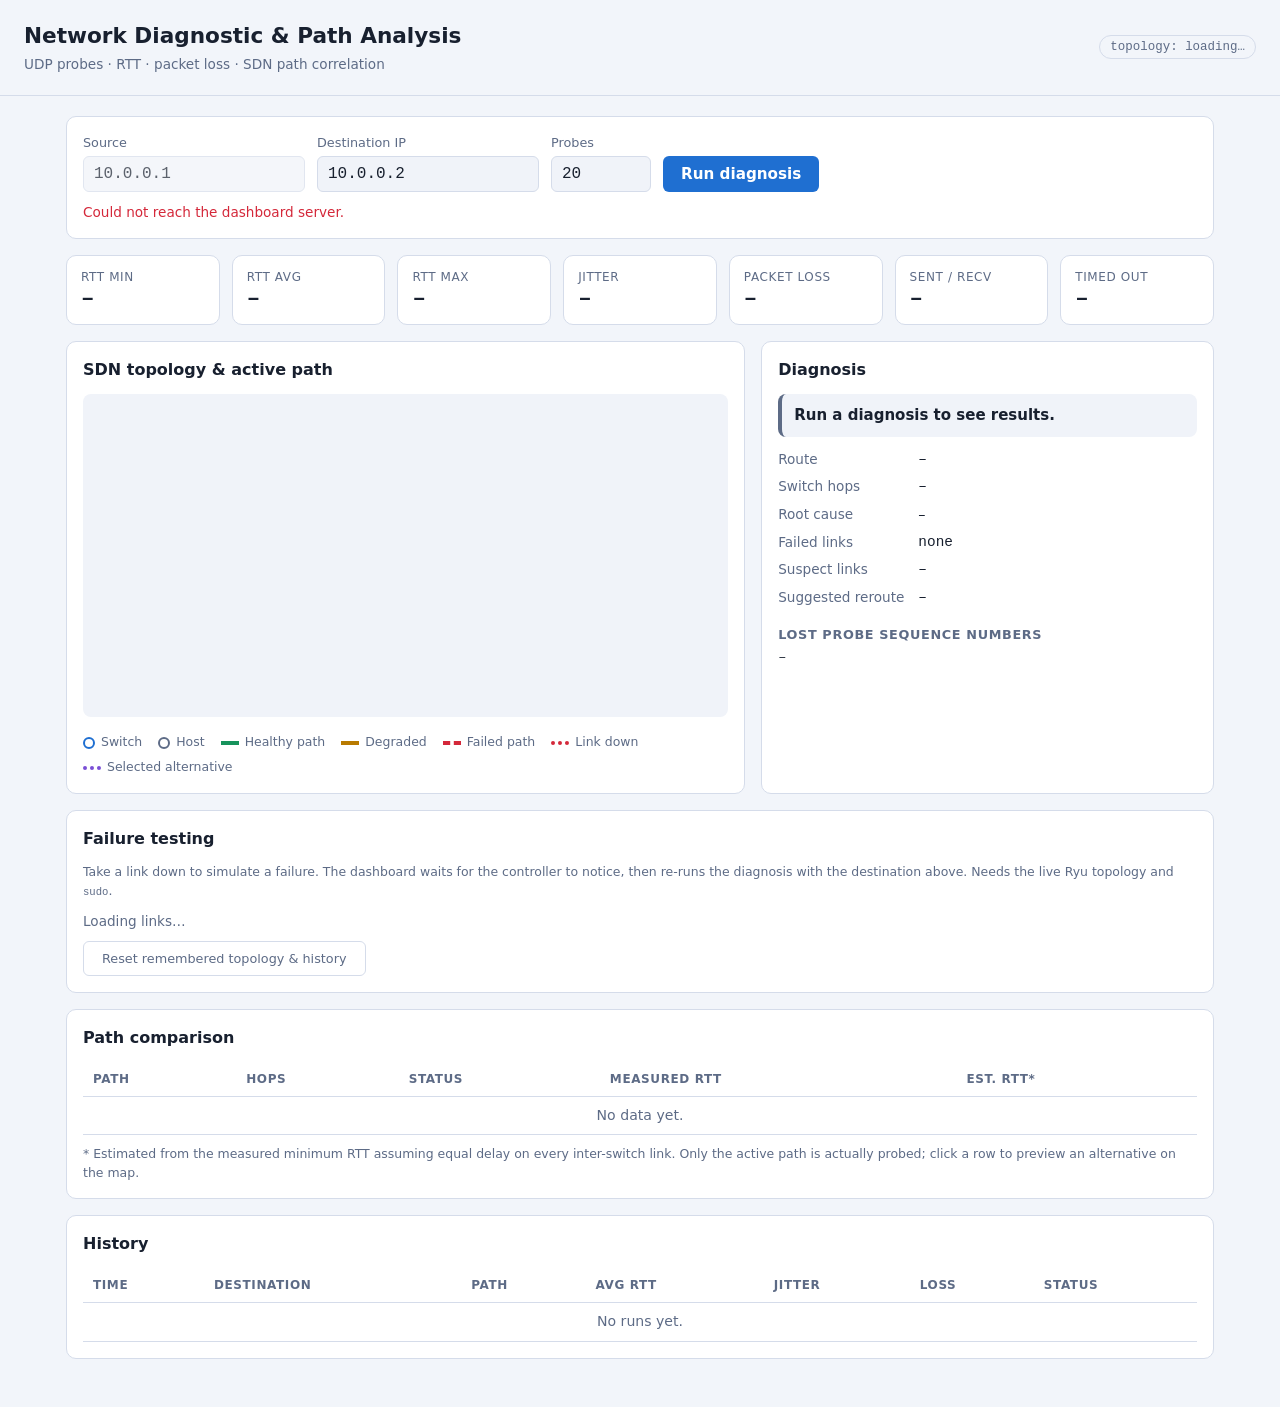
==== static/index.html @ dffd7c4f "Add network diagnostic dashboard" ====
<!doctype html>
<html lang="en">
<head>
<meta charset="utf-8">
<meta name="viewport" content="width=device-width, initial-scale=1">
<title>UDP Network Diagnostic Tool</title>
<link rel="stylesheet" href="style.css">
</head>
<body>
<header class="top">
  <div>
    <h1>Network Diagnostic &amp; Path Analysis</h1>
    <p class="sub">UDP probes &middot; RTT &middot; packet loss &middot; SDN path correlation</p>
  </div>
  <span id="topoBadge" class="badge">topology: loading…</span>
</header>

<main>
  <section class="card controls">
    <form id="probeForm">
      <label>Source
        <input id="srcIp" type="text" value="10.0.0.1" readonly>
      </label>
      <label>Destination IP
        <input id="dstIp" type="text" value="10.0.0.2" required
               pattern="^\d{1,3}(\.\d{1,3}){3}$" list="hostList">
        <datalist id="hostList"></datalist>
      </label>
      <label>Probes
        <input id="count" type="number" min="1" max="200" value="20">
      </label>
      <button id="runBtn" type="submit">Run diagnosis</button>
    </form>
    <p id="msg" class="msg" role="status"></p>
  </section>

  <section id="banner" class="banner hidden"></section>

  <section class="stats">
    <div class="stat"><span class="k">RTT min</span><span class="v" id="sMin">–</span></div>
    <div class="stat"><span class="k">RTT avg</span><span class="v" id="sAvg">–</span></div>
    <div class="stat"><span class="k">RTT max</span><span class="v" id="sMax">–</span></div>
    <div class="stat"><span class="k">Jitter</span><span class="v" id="sJit">–</span></div>
    <div class="stat"><span class="k">Packet loss</span><span class="v" id="sLoss">–</span></div>
    <div class="stat"><span class="k">Sent / Recv</span><span class="v" id="sCnt">–</span></div>
    <div class="stat"><span class="k">Timed out</span><span class="v" id="sTmo">–</span></div>
  </section>

  <div class="grid">
    <section class="card">
      <h2>SDN topology &amp; active path</h2>
      <svg id="topo" viewBox="0 0 800 400" role="img" aria-label="Network topology"></svg>
      <ul class="legend">
        <li><i class="sw"></i>Switch</li>
        <li><i class="ho"></i>Host</li>
        <li><i class="ln ok"></i>Healthy path</li>
        <li><i class="ln warn"></i>Degraded</li>
        <li><i class="ln bad"></i>Failed path</li>
        <li><i class="ln down"></i>Link down</li>
        <li><i class="ln alt"></i>Selected alternative</li>
      </ul>
    </section>

    <section class="card">
      <h2>Diagnosis</h2>
      <p id="diag" class="diag idle">Run a diagnosis to see results.</p>
      <dl class="kv">
        <dt>Route</dt><dd id="route">–</dd>
        <dt>Switch hops</dt><dd id="hops">–</dd>
        <dt>Root cause</dt><dd id="cause" class="wrap">–</dd>
        <dt>Failed links</dt><dd id="downLinks">none</dd>
        <dt>Suspect links</dt><dd id="suspects">–</dd>
        <dt>Suggested reroute</dt><dd id="recommend">–</dd>
      </dl>
      <h3>Lost probe sequence numbers</h3>
      <p id="lostSeq" class="mono">–</p>
    </section>
  </div>

  <section class="card">
    <h2>Failure testing</h2>
    <p class="note" style="margin-top:0">Take a link down to simulate a failure. The dashboard waits for the
      controller to notice, then re-runs the diagnosis with the destination above. Needs the live Ryu
      topology and <code>sudo</code>.</p>
    <div id="linkCtl" class="linkctl"><span class="empty">Loading links…</span></div>
    <button id="resetBtn" type="button" class="ghost">Reset remembered topology &amp; history</button>
  </section>

  <section class="card">
    <h2>Path comparison</h2>
    <div class="scroll">
      <table id="pathTable">
        <thead><tr><th>Path</th><th>Hops</th><th>Status</th>
          <th>Measured RTT</th><th>Est. RTT*</th></tr></thead>
        <tbody><tr><td colspan="5" class="empty">No data yet.</td></tr></tbody>
      </table>
    </div>
    <p class="note">* Estimated from the measured minimum RTT assuming equal delay on every
      inter-switch link. Only the active path is actually probed; click a row to preview an
      alternative on the map.</p>
  </section>

  <section class="card">
    <h2>History</h2>
    <div class="scroll">
      <table id="histTable">
        <thead><tr><th>Time</th><th>Destination</th><th>Path</th><th>Avg RTT</th>
          <th>Jitter</th><th>Loss</th><th>Status</th></tr></thead>
        <tbody><tr><td colspan="7" class="empty">No runs yet.</td></tr></tbody>
      </table>
    </div>
  </section>
</main>
<script src="app.js"></script>
</body>
</html>
---- static/style.css ----
:root {
  --bg: #0e1420; --panel: #161e2e; --panel2: #1c2639; --line: #2a3650;
  --text: #e6ebf5; --muted: #8a97b3; --accent: #4da3ff;
  --ok: #3ecf8e; --warn: #f5b942; --bad: #ff5d6c; --alt: #b48cff;
  --mono: ui-monospace, "SF Mono", Menlo, Consolas, monospace;
}
@media (prefers-color-scheme: light) {
  :root { --bg: #f2f5fa; --panel: #fff; --panel2: #f0f3f9; --line: #d5dcea;
          --text: #18202f; --muted: #5d6b86; --accent: #1f6fd1;
          --ok: #17935c; --warn: #b87a00; --bad: #d4283a; --alt: #7a4fd6; }
}
* { box-sizing: border-box; }
body { margin: 0; background: var(--bg); color: var(--text);
  font: 15px/1.5 system-ui, -apple-system, "Segoe UI", Roboto, sans-serif; }
.top { display: flex; justify-content: space-between; align-items: center;
  gap: 12px; flex-wrap: wrap; padding: 20px 24px; border-bottom: 1px solid var(--line); }
h1 { margin: 0; font-size: 1.35rem; }
h2 { margin: 0 0 12px; font-size: 1rem; }
h3 { margin: 16px 0 4px; font-size: .8rem; color: var(--muted);
  text-transform: uppercase; letter-spacing: .05em; }
.sub { margin: 2px 0 0; color: var(--muted); font-size: .85rem; }
main { max-width: 1180px; margin: 0 auto; padding: 20px 16px 48px;
  display: flex; flex-direction: column; gap: 16px; }
.card { background: var(--panel); border: 1px solid var(--line);
  border-radius: 10px; padding: 16px; }
.badge { font: .78rem var(--mono); padding: 4px 10px; border-radius: 999px;
  border: 1px solid var(--line); color: var(--muted); }
.badge.live { color: var(--ok); border-color: var(--ok); }
.badge.demo { color: var(--warn); border-color: var(--warn); }

.controls form { display: flex; gap: 12px; flex-wrap: wrap; align-items: flex-end; }
label { display: flex; flex-direction: column; gap: 4px; font-size: .8rem; color: var(--muted); }
input { background: var(--panel2); border: 1px solid var(--line); color: var(--text);
  border-radius: 6px; padding: 8px 10px; font: 1rem var(--mono); min-width: 150px; }
input[readonly] { opacity: .7; }
input[type=number] { min-width: 90px; width: 100px; }
input:focus-visible, button:focus-visible { outline: 2px solid var(--accent); outline-offset: 2px; }
button { background: var(--accent); color: #fff; border: 0; border-radius: 6px;
  padding: 9px 18px; font: 600 .95rem system-ui; cursor: pointer; }
button:disabled { opacity: .55; cursor: progress; }
.msg { margin: 10px 0 0; min-height: 1.2em; font-size: .85rem; color: var(--muted); }
.msg.err { color: var(--bad); }

.banner { border: 1px solid var(--warn); color: var(--warn); border-radius: 8px;
  padding: 10px 14px; font-size: .88rem; background: var(--panel); }
.hidden { display: none; }

.stats { display: grid; grid-template-columns: repeat(auto-fit, minmax(140px, 1fr)); gap: 12px; }
.stat { background: var(--panel); border: 1px solid var(--line); border-radius: 10px;
  padding: 12px 14px; display: flex; flex-direction: column; }
.stat .k { font-size: .75rem; color: var(--muted); text-transform: uppercase; letter-spacing: .05em; }
.stat .v { font: 600 1.4rem var(--mono); }
.stat .v.ok { color: var(--ok); } .stat .v.warn { color: var(--warn); } .stat .v.bad { color: var(--bad); }

.grid { display: grid; grid-template-columns: 3fr 2fr; gap: 16px; }
@media (max-width: 860px) { .grid { grid-template-columns: 1fr; } }

#topo { width: 100%; height: auto; background: var(--panel2); border-radius: 8px; }
#topo .edge { stroke: var(--line); stroke-width: 3; }
#topo .edge.ok { stroke: var(--ok); stroke-width: 5; }
#topo .edge.warn { stroke: var(--warn); stroke-width: 5; }
#topo .edge.bad { stroke: var(--bad); stroke-width: 5; stroke-dasharray: 8 6; }
#topo .edge.alt { stroke: var(--alt); stroke-width: 5; stroke-dasharray: 3 7; stroke-linecap: round; }
#topo .hedge { stroke: var(--muted); stroke-width: 2; }
#topo .node { fill: var(--panel); stroke: var(--accent); stroke-width: 3; }
#topo .host { fill: var(--panel); stroke: var(--muted); stroke-width: 2; }
#topo .host.end { stroke: var(--text); stroke-width: 3; }
#topo text { fill: var(--text); font: 600 14px var(--mono); text-anchor: middle; dominant-baseline: central; }
#topo text.small { font-size: 12px; fill: var(--muted); font-weight: 400; }
.legend { list-style: none; display: flex; flex-wrap: wrap; gap: 6px 16px; margin: 10px 0 0;
  padding: 0; font-size: .78rem; color: var(--muted); }
.legend li { display: flex; align-items: center; gap: 6px; }
.legend i { display: inline-block; width: 18px; height: 0; border-top: 4px solid; }
.legend i.sw, .legend i.ho { width: 12px; height: 12px; border: 2px solid; border-radius: 50%; }
.legend i.sw { border-color: var(--accent); } .legend i.ho { border-color: var(--muted); }
.legend i.ok { border-color: var(--ok); } .legend i.warn { border-color: var(--warn); }
.legend i.bad { border-color: var(--bad); border-top-style: dashed; }
.legend i.alt { border-color: var(--alt); border-top-style: dotted; }

.diag { font-weight: 600; padding: 10px 12px; border-radius: 8px; margin: 0 0 12px;
  background: var(--panel2); border-left: 4px solid var(--muted); }
.diag.healthy { border-color: var(--ok); color: var(--ok); }
.diag.degraded { border-color: var(--warn); color: var(--warn); }
.diag.failed { border-color: var(--bad); color: var(--bad); }
.kv { display: grid; grid-template-columns: max-content 1fr; gap: 6px 14px; margin: 0; }
.kv dt { color: var(--muted); font-size: .85rem; } .kv dd { margin: 0; font-family: var(--mono); font-size: .9rem; }
.mono { font-family: var(--mono); font-size: .85rem; margin: 0; word-break: break-word; }

.scroll { overflow-x: auto; }
table { width: 100%; border-collapse: collapse; font-size: .88rem; }
th, td { text-align: left; padding: 8px 10px; border-bottom: 1px solid var(--line); white-space: nowrap; }
th { color: var(--muted); font-size: .75rem; text-transform: uppercase; letter-spacing: .05em; }
td { font-family: var(--mono); }
td.empty { color: var(--muted); font-family: inherit; text-align: center; }
tbody tr.pick { cursor: pointer; } tbody tr.pick:hover, tbody tr.sel { background: var(--panel2); }
.pill { font: 600 .75rem system-ui; padding: 2px 9px; border-radius: 999px; border: 1px solid; }
.pill.healthy { color: var(--ok); } .pill.degraded { color: var(--warn); }
.pill.failed { color: var(--bad); } .pill.untested { color: var(--muted); }
.tag { color: var(--accent); font-size: .72rem; margin-left: 6px; }
.note { color: var(--muted); font-size: .78rem; margin: 10px 0 0; }

#topo .edge.down { stroke: var(--bad); stroke-width: 3; stroke-dasharray: 2 8; opacity: .7; stroke-linecap: round; }
#topo text.x { fill: var(--bad); font-size: 20px; }
.legend i.down { border-color: var(--bad); border-top-style: dotted; }
.kv dd.wrap { white-space: normal; font-family: system-ui, sans-serif; }
.pill.available { color: var(--accent); }
.linkctl { display: flex; flex-wrap: wrap; gap: 10px; margin: 10px 0; }
.linkctl .empty { color: var(--muted); font-size: .85rem; }
.lk { display: flex; align-items: center; gap: 10px; background: var(--panel2);
  border: 1px solid var(--line); border-radius: 8px; padding: 6px 10px; font: .88rem var(--mono); }
.lk.down { border-color: var(--bad); }
.lk button { padding: 4px 12px; font-size: .8rem; background: var(--bad); }
.lk.down button { background: var(--ok); }
button.ghost { background: transparent; color: var(--muted); border: 1px solid var(--line); font-weight: 500; font-size: .8rem; }
code { font-family: var(--mono); font-size: .85em; }
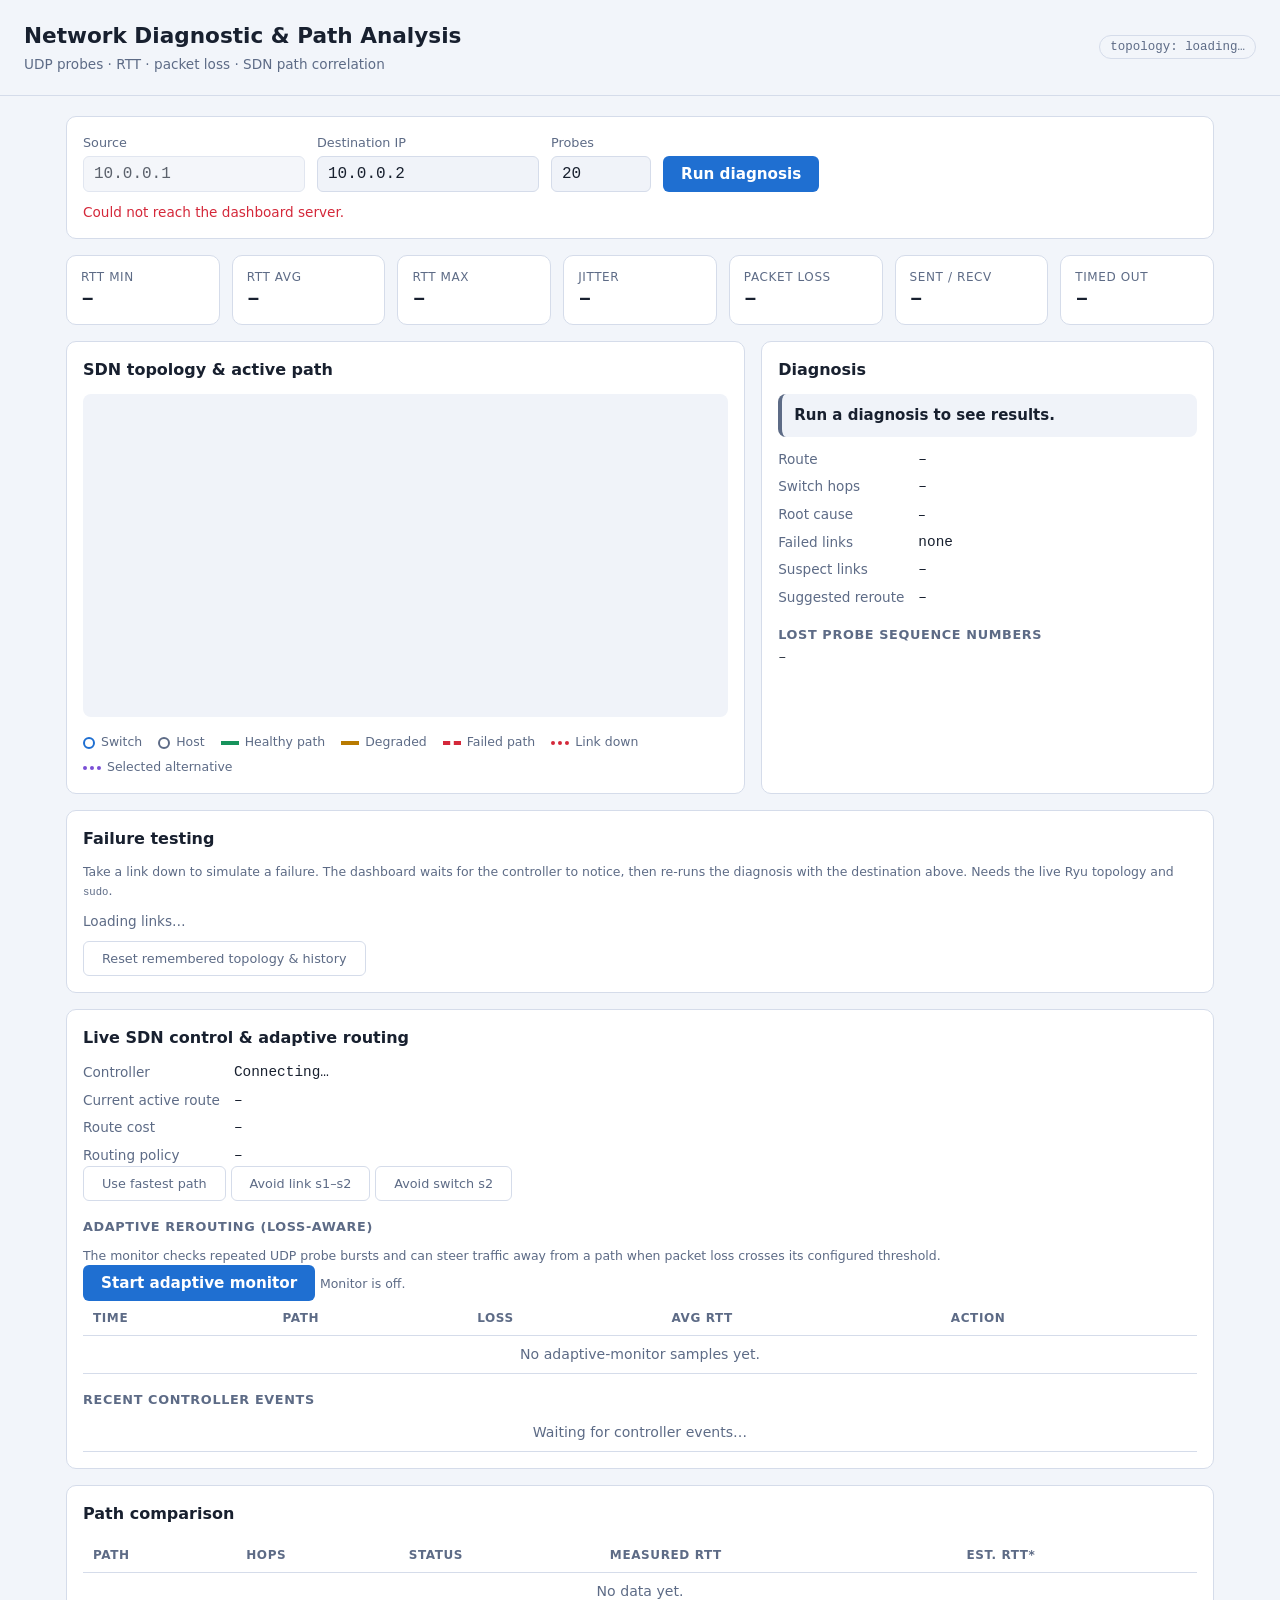
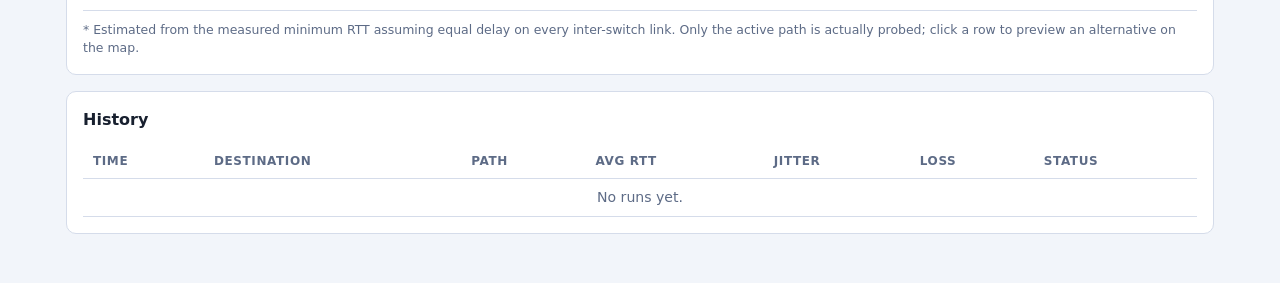
==== commit 42776231: "Integrate D2 live controls into main dashboard" ====
--- a/static/index.html
+++ b/static/index.html
@@ -86,6 +86,34 @@
     <button id="resetBtn" type="button" class="ghost">Reset remembered topology &amp; history</button>
   </section>
 
+
+  <section class="card">
+    <h2>Live SDN control &amp; adaptive routing</h2>
+    <div class="kv live-kv">
+      <dt>Controller</dt><dd id="liveController">Connecting…</dd>
+      <dt>Current active route</dt><dd id="liveRoute">–</dd>
+      <dt>Route cost</dt><dd id="liveRouteCost">–</dd>
+      <dt>Routing policy</dt><dd id="livePolicy">–</dd>
+    </div>
+    <div class="row live-actions">
+      <button type="button" class="ghost" id="clearPolicyBtn">Use fastest path</button>
+      <button type="button" class="ghost" id="avoidFastBtn">Avoid link s1–s2</button>
+      <button type="button" class="ghost" id="avoidSwitchBtn">Avoid switch s2</button>
+    </div>
+    <h3>Adaptive rerouting (loss-aware)</h3>
+    <p class="note">The monitor checks repeated UDP probe bursts and can steer traffic away from a path when packet loss crosses its configured threshold.</p>
+    <div class="row live-actions">
+      <button type="button" id="autoBtn">Start adaptive monitor</button>
+      <span id="autoInfo" class="note">Monitor is off.</span>
+    </div>
+    <div class="scroll">
+      <table id="autoTable"><thead><tr><th>Time</th><th>Path</th><th>Loss</th><th>Avg RTT</th><th>Action</th></tr></thead>
+      <tbody><tr><td colspan="5" class="empty">No adaptive-monitor samples yet.</td></tr></tbody></table>
+    </div>
+    <h3>Recent controller events</h3>
+    <div class="scroll"><table id="eventTable"><tbody><tr><td class="empty">Waiting for controller events…</td></tr></tbody></table></div>
+  </section>
+
   <section class="card">
     <h2>Path comparison</h2>
     <div class="scroll">
